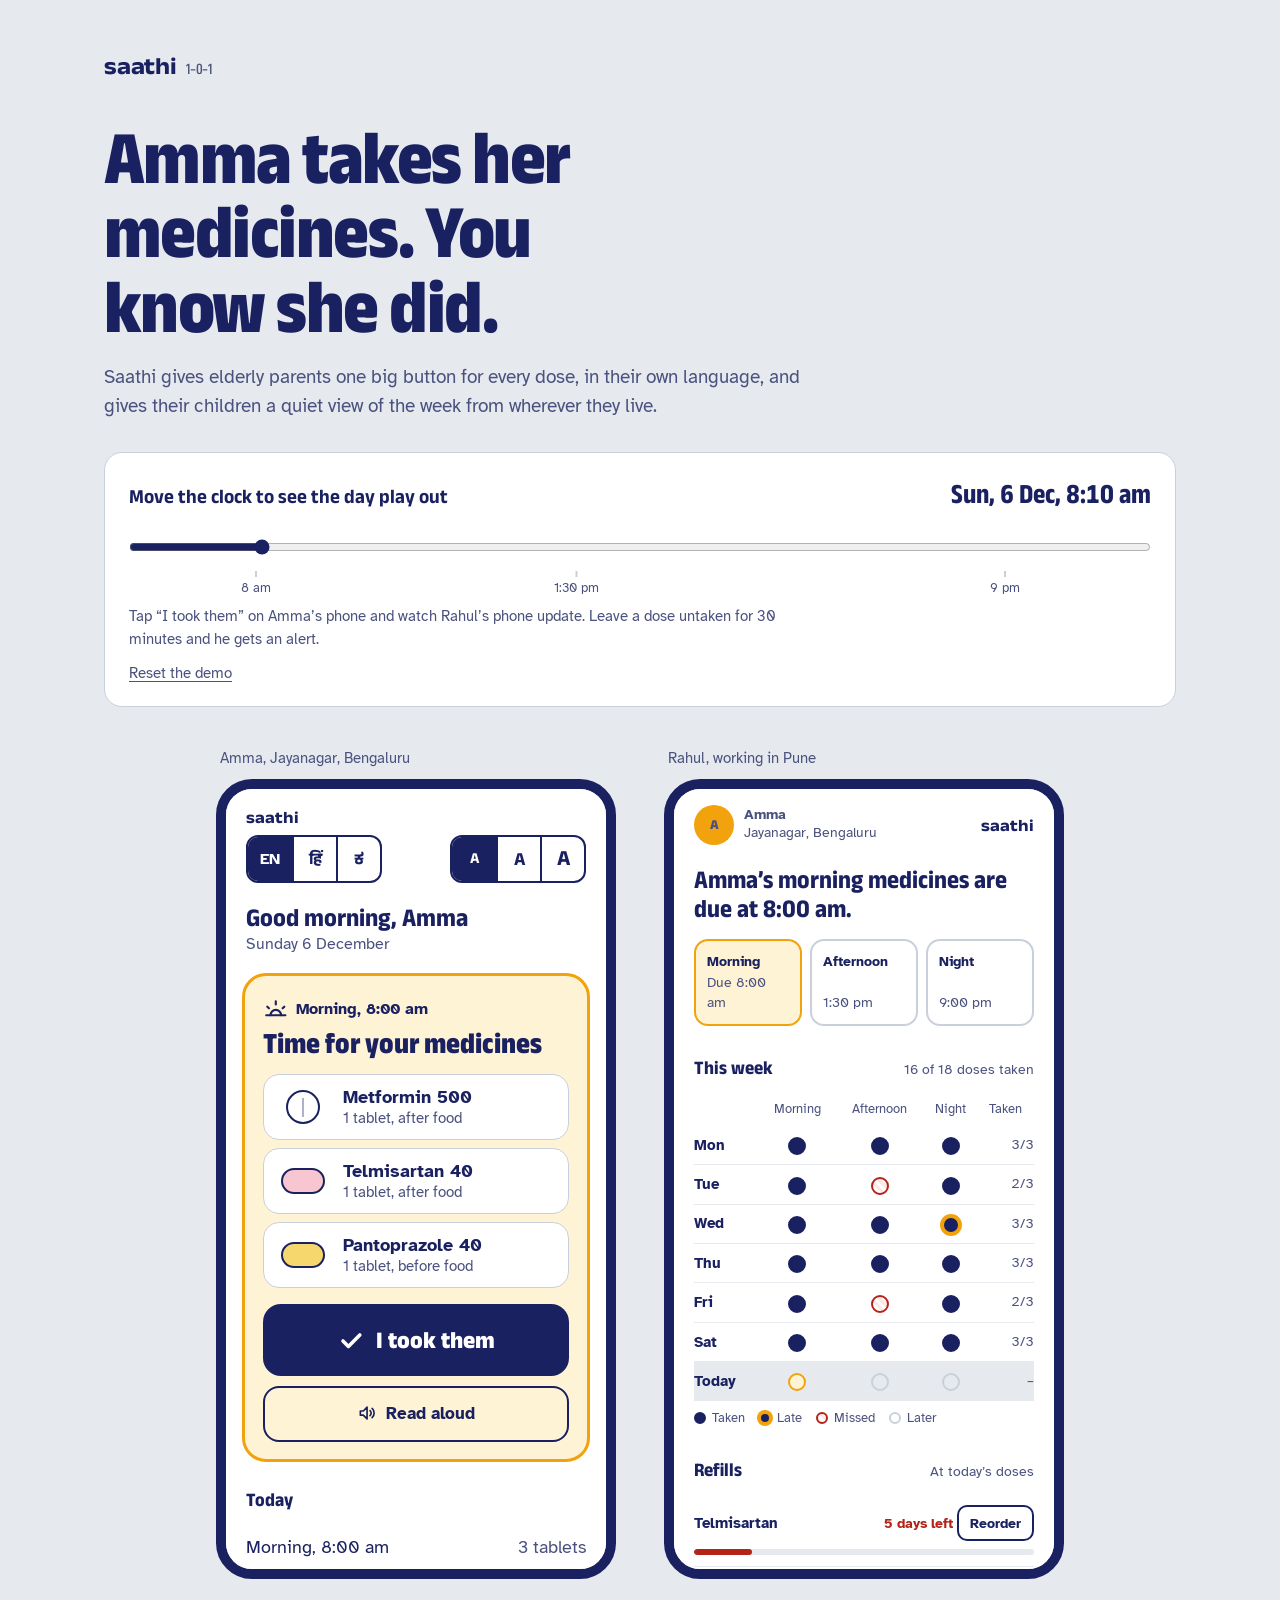
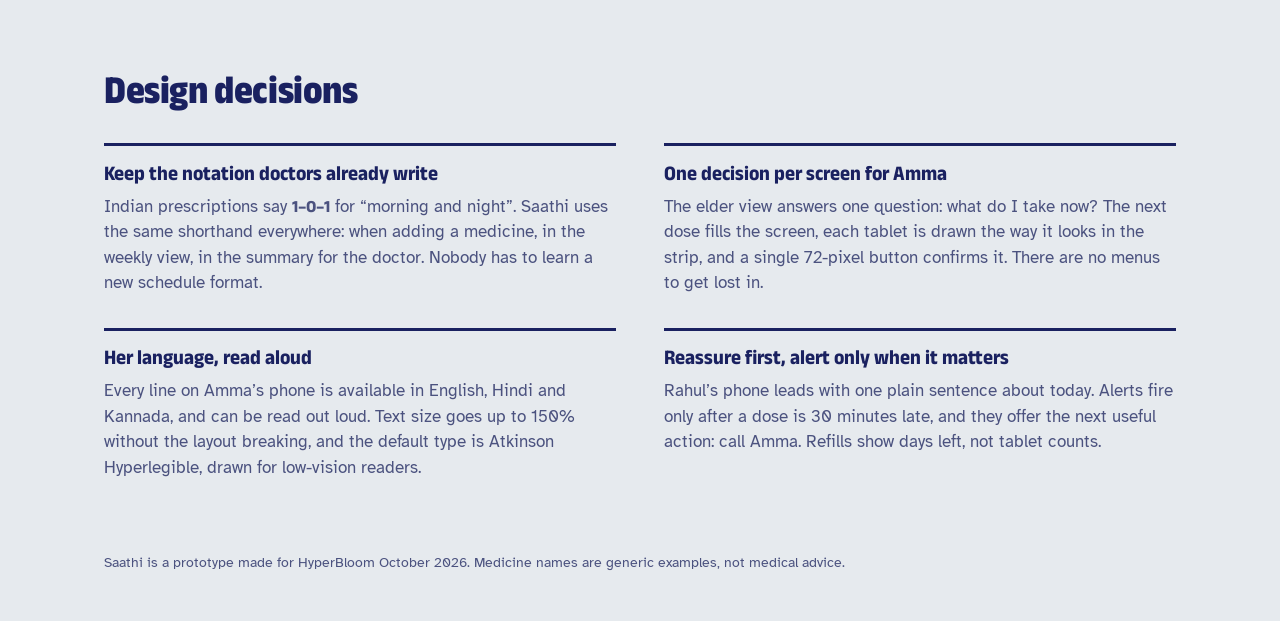
==== index.html @ e852e731 "Saathi: accessible medicine companion for Indian families" ====
<!doctype html>
<html lang="en-IN">
<head>
  <meta charset="utf-8">
  <meta name="viewport" content="width=device-width, initial-scale=1">
  <title>Saathi: medicines, shared</title>
  <meta name="description" content="Saathi helps elderly parents take their medicines on time, and lets their children see that they did.">
  <link rel="icon" href="data:image/svg+xml,%3Csvg xmlns=%22http://www.w3.org/2000/svg%22 viewBox=%220 0 32 32%22%3E%3Crect width=%2232%22 height=%2232%22 rx=%228%22 fill=%22%231A2160%22/%3E%3Crect x=%226%22 y=%2211%22 width=%2220%22 height=%2210%22 rx=%225%22 fill=%22%23F2A20C%22/%3E%3C/svg%3E">
  <link rel="preconnect" href="https://fonts.googleapis.com">
  <link rel="preconnect" href="https://fonts.gstatic.com" crossorigin>
  <link href="https://fonts.googleapis.com/css2?family=Anek+Latin:wdth,wght@75..125,400..800&family=Anek+Devanagari:wdth,wght@75..125,400..800&family=Anek+Kannada:wdth,wght@75..125,400..800&family=Atkinson+Hyperlegible:ital,wght@0,400;0,700;1,400&display=swap" rel="stylesheet">
  <link rel="stylesheet" href="styles.css">
</head>
<body>
  <a class="skip" href="#demo">Skip to the demo</a>

  <header class="masthead">
    <p class="wordmark" aria-label="Saathi">saathi<span aria-hidden="true" class="wordmark-dose">1–0–1</span></p>
    <h1>Amma takes her medicines. You know she did.</h1>
    <p class="lede">Saathi gives elderly parents one big button for every dose, in their own language, and gives their children a quiet view of the week from wherever they live.</p>
  </header>

  <main id="demo">
    <section class="clock" aria-labelledby="clock-label">
      <div class="clock-head">
        <h2 id="clock-label" class="clock-title">Move the clock to see the day play out</h2>
        <output id="clock-readout" class="clock-readout" for="clock-range"></output>
      </div>
      <input id="clock-range" class="clock-range" type="range" min="360" max="1410" step="5" aria-describedby="clock-hint">
      <div class="clock-marks" aria-hidden="true">
        <span style="--at:0.1238">8 am</span>
        <span style="--at:0.4381">1:30 pm</span>
        <span style="--at:0.8571">9 pm</span>
      </div>
      <p id="clock-hint" class="clock-hint">Tap “I took them” on Amma’s phone and watch Rahul’s phone update. Leave a dose untaken for 30 minutes and he gets an alert.</p>
      <button type="button" class="link-button" id="reset-demo">Reset the demo</button>
    </section>

    <div class="switcher" role="tablist" aria-label="Choose a phone">
      <button type="button" role="tab" id="tab-elder" aria-controls="phone-elder" aria-selected="true">Amma’s phone</button>
      <button type="button" role="tab" id="tab-care" aria-controls="phone-care" aria-selected="false">Rahul’s phone</button>
    </div>

    <div class="phones">
      <section class="phone" id="phone-elder" role="tabpanel" aria-labelledby="tab-elder">
        <p class="phone-owner" aria-hidden="true">Amma, Jayanagar, Bengaluru</p>
        <div class="screen elder" id="elder" lang="en"></div>
      </section>
      <section class="phone" id="phone-care" role="tabpanel" aria-labelledby="tab-care">
        <p class="phone-owner" aria-hidden="true">Rahul, working in Pune</p>
        <div class="screen care" id="care"></div>
      </section>
    </div>
  </main>

  <section class="notes" aria-labelledby="notes-title">
    <h2 id="notes-title">Design decisions</h2>
    <div class="notes-grid">
      <article>
        <h3>Keep the notation doctors already write</h3>
        <p>Indian prescriptions say <span class="inline-dose">1–0–1</span> for “morning and night”. Saathi uses the same shorthand everywhere: when adding a medicine, in the weekly view, in the summary for the doctor. Nobody has to learn a new schedule format.</p>
      </article>
      <article>
        <h3>One decision per screen for Amma</h3>
        <p>The elder view answers one question: what do I take now? The next dose fills the screen, each tablet is drawn the way it looks in the strip, and a single 72-pixel button confirms it. There are no menus to get lost in.</p>
      </article>
      <article>
        <h3>Her language, read aloud</h3>
        <p>Every line on Amma’s phone is available in English, Hindi and Kannada, and can be read out loud. Text size goes up to 150% without the layout breaking, and the default type is Atkinson Hyperlegible, drawn for low-vision readers.</p>
      </article>
      <article>
        <h3>Reassure first, alert only when it matters</h3>
        <p>Rahul’s phone leads with one plain sentence about today. Alerts fire only after a dose is 30 minutes late, and they offer the next useful action: call Amma. Refills show days left, not tablet counts.</p>
      </article>
    </div>
  </section>

  <footer class="foot">
    <p>Saathi is a prototype made for HyperBloom October 2026. Medicine names are generic examples, not medical advice.</p>
  </footer>

  <div class="modal-layer" id="modal-layer" hidden></div>
  <script src="app.js"></script>
</body>
</html>
---- styles.css ----
:root {
  color-scheme: light;
  --foil: #E6EAEE;        /* page: the silver of a blister strip */
  --surface: #FFFFFF;
  --ink: #1A2160;         /* ballpoint prescription blue */
  --ink-soft: #4B527F;
  --rule: #C9CFDB;
  --marigold: #F2A20C;    /* due now, primary action */
  --marigold-wash: #FFF3D6;
  --taken: #1F7A4D;
  --taken-wash: #E3F2E9;
  --missed: #B42318;
  --missed-wash: #FDE8E6;

  --display: "Anek Latin", "Anek Devanagari", "Anek Kannada", system-ui, sans-serif;
  --body: "Atkinson Hyperlegible", "Anek Devanagari", "Anek Kannada", system-ui, sans-serif;

  --focus: 0 0 0 3px var(--surface), 0 0 0 6px var(--ink);
}

* { box-sizing: border-box; }
html { -webkit-text-size-adjust: 100%; }
body {
  margin: 0;
  background: var(--foil);
  color: var(--ink);
  font-family: var(--body);
  font-size: 1.0625rem;
  line-height: 1.5;
}
h1, h2, h3, p { margin: 0; }
button, input, select { font: inherit; color: inherit; }
button { cursor: pointer; }
:focus-visible { outline: none; box-shadow: var(--focus); border-radius: 6px; }

.skip {
  position: absolute; left: 1rem; top: -4rem;
  background: var(--ink); color: var(--surface); padding: .6rem 1rem; border-radius: 8px;
}
.skip:focus { top: 1rem; }

/* ---------- masthead ---------- */
.masthead {
  max-width: 1120px; margin: 0 auto; padding: 3rem 1.5rem 2rem;
}
.wordmark {
  font-family: var(--display); font-weight: 700; font-size: 1.5rem;
  font-variation-settings: "wdth" 110; letter-spacing: -.01em;
  display: flex; align-items: baseline; gap: .6rem;
}
.wordmark-dose {
  font-weight: 500; font-size: 1rem; color: var(--ink-soft);
  font-variation-settings: "wdth" 80;
}
.masthead h1 {
  margin-top: 2.25rem; max-width: 14ch;
  font-family: var(--display); font-weight: 800;
  font-size: clamp(2.5rem, 6.2vw, 4.75rem); line-height: .98; letter-spacing: -.02em;
  font-variation-settings: "wdth" 88;
}
.lede { margin-top: 1.25rem; max-width: 58ch; font-size: 1.1875rem; color: var(--ink-soft); }

/* ---------- demo clock ---------- */
main { max-width: 1120px; margin: 0 auto; padding: 0 1.5rem; }
.clock {
  background: var(--surface); border-radius: 18px; padding: 1.25rem 1.5rem 1.1rem;
  border: 1px solid var(--rule);
}
.clock-head { display: flex; justify-content: space-between; align-items: baseline; gap: 1rem; flex-wrap: wrap; }
.clock-title { font-family: var(--display); font-size: 1.25rem; font-weight: 650; font-variation-settings: "wdth" 95; }
.clock-readout {
  font-family: var(--display); font-weight: 700; font-size: 1.75rem; font-variant-numeric: tabular-nums;
  font-variation-settings: "wdth" 85;
}
.clock-range { width: 100%; margin: 1rem 0 0; accent-color: var(--ink); height: 2rem; }
.clock-marks { position: relative; height: 1.4rem; font-size: .8125rem; color: var(--ink-soft); }
.clock-marks span { position: absolute; left: calc(var(--at) * 100%); transform: translateX(-50%); white-space: nowrap; }
.clock-marks span::before {
  content: ""; display: block; width: 2px; height: 6px; background: var(--rule); margin: 0 auto 2px;
}
.clock-hint { margin-top: .75rem; color: var(--ink-soft); max-width: 70ch; font-size: .9375rem; }
.link-button {
  margin-top: .5rem; background: none; border: 0; padding: .25rem 0;
  text-decoration: underline; text-underline-offset: 3px; color: var(--ink-soft); font-size: .9375rem;
}

/* ---------- phones ---------- */
.switcher { display: none; }
.phones {
  display: grid; grid-template-columns: repeat(2, minmax(0, 400px)); justify-content: center;
  gap: 3rem; margin: 2.5rem 0 4rem;
}
.phone-owner { font-size: .9375rem; color: var(--ink-soft); margin: 0 0 .6rem .25rem; }
.screen {
  position: relative; height: 800px; overflow-y: auto; overscroll-behavior: contain;
  background: var(--surface); border-radius: 36px;
  border: 10px solid var(--ink);
  scrollbar-width: thin;
}

@media (max-width: 880px) {
  .masthead { padding: 2rem 1rem 1.5rem; }
  main { padding: 0 1rem; }
  .clock { padding: 1rem; }
  .switcher {
    display: grid; grid-template-columns: 1fr 1fr; gap: .25rem; margin-top: 1.5rem;
    background: var(--surface); border-radius: 14px; padding: .25rem; border: 1px solid var(--rule);
  }
  .switcher button {
    border: 0; background: none; border-radius: 10px; padding: .7rem .5rem; font-weight: 700; min-height: 48px;
  }
  .switcher button[aria-selected="true"] { background: var(--ink); color: var(--surface); }
  .phones { grid-template-columns: minmax(0, 420px); gap: 0; margin-top: 1rem; }
  .phone[data-hidden="true"] { display: none; }
  .screen { height: auto; min-height: 640px; border-width: 6px; border-radius: 28px; }
}

/* ---------- shared bits inside screens ---------- */
.scr-pad { padding: 1.25rem 1.25rem 1.5rem; }
.scr-top {
  display: flex; align-items: center; justify-content: space-between; gap: .5rem;
  padding: 1rem 1.25rem .5rem;
}
.scr-brand { font-family: var(--display); font-weight: 700; font-size: 1.05rem; font-variation-settings: "wdth" 110; }

.toast-region { position: sticky; bottom: 0; padding: 0 1rem 1rem; pointer-events: none; }
.toast {
  font-size: 1rem; line-height: 1.35;
  pointer-events: auto; display: flex; align-items: center; justify-content: space-between; gap: 1rem;
  background: var(--ink); color: var(--surface); border-radius: 14px; padding: .8rem 1rem;
  animation: toast-in .2s ease-out;
}
.toast button {
  background: none; border: 2px solid var(--surface); color: var(--surface); border-radius: 10px;
  padding: .35rem .8rem; font-weight: 700; min-height: 44px;
}
@keyframes toast-in { from { transform: translateY(8px); opacity: 0; } }

/* pills: drawn the way they look in the strip */
.pill {
  flex: none; display: inline-block; width: 34px; height: 34px; border-radius: 50%;
  background: var(--pill, #fff); border: 2px solid var(--ink);
  position: relative;
}
.pill[data-shape="oval"] { width: 44px; height: 26px; border-radius: 13px / 13px; }
.pill[data-shape="capsule"] {
  width: 48px; height: 22px; border-radius: 11px;
  background: linear-gradient(90deg, var(--pill) 0 50%, var(--pill2, #fff) 50% 100%);
}
.pill[data-shape="round"]::after {
  content: ""; position: absolute; left: 50%; top: 18%; bottom: 18%; width: 2px; margin-left: -1px;
  background: rgba(26, 33, 96, .35);
}
.pill[data-shape="small"] { width: 24px; height: 24px; }

/* the dose notation: 1–0–1 */
.dose {
  display: inline-flex; align-items: center; gap: .3em;
  font-family: var(--display); font-weight: 700; font-variant-numeric: tabular-nums;
  font-variation-settings: "wdth" 85;
}
.dose b { font-weight: 700; min-width: .6em; text-align: center; }
.dose b[data-zero] { color: var(--rule); }
.dose i { font-style: normal; color: var(--rule); font-weight: 500; }
.inline-dose { font-family: var(--display); font-weight: 700; white-space: nowrap; }

/* ---------- elder view ---------- */
.elder { --scale: 1; font-size: calc(1.125rem * var(--scale)); }
.elder .scr-top { padding-bottom: .25rem; }
.seg { display: inline-flex; border: 2px solid var(--ink); border-radius: 12px; overflow: hidden; }
.seg button {
  border: 0; background: none; min-width: 44px; min-height: 44px; padding: 0 .55rem;
  font-weight: 700; font-size: 1rem;
}
.seg button + button { border-left: 2px solid var(--ink); }
.seg button[aria-pressed="true"] { background: var(--ink); color: var(--surface); }
.elder-tools { display: flex; justify-content: space-between; gap: .5rem; padding: 0 1.25rem; flex-wrap: wrap; }
.size-seg button { font-family: var(--display); }
.size-seg button:nth-child(1) { font-size: .95rem; }
.size-seg button:nth-child(2) { font-size: 1.15rem; }
.size-seg button:nth-child(3) { font-size: 1.35rem; }

.greet {
  padding: 1.25rem 1.25rem .5rem; font-family: var(--display); font-weight: 700;
  font-size: calc(1.6rem * var(--scale)); line-height: 1.1; font-variation-settings: "wdth" 92;
}
.greet small { display: block; font-family: var(--body); font-weight: 400; font-size: calc(1rem * var(--scale)); color: var(--ink-soft); margin-top: .3rem; }

.now-card {
  margin: .75rem 1rem 0; border-radius: 24px; padding: 1.25rem 1.1rem 1.1rem;
  background: var(--marigold-wash); border: 3px solid var(--marigold);
}
.now-card[data-state="upcoming"] { background: var(--surface); border-color: var(--rule); }
.now-card[data-state="missed"] { background: var(--missed-wash); border-color: var(--missed); }
.now-card[data-state="done"] { background: var(--taken-wash); border-color: var(--taken); }
.now-when {
  display: flex; align-items: center; gap: .5rem; font-weight: 700; font-size: calc(1rem * var(--scale));
}
.now-when svg { width: 1.6em; height: 1.6em; flex: none; }
.now-title {
  margin-top: .35rem; font-family: var(--display); font-weight: 800;
  font-size: calc(1.85rem * var(--scale)); line-height: 1.05; font-variation-settings: "wdth" 88;
}
.now-card[data-state="missed"] .now-title { color: var(--missed); }
.pill-list { list-style: none; margin: 1rem 0 0; padding: 0; display: grid; gap: .5rem; }
.pill-list li {
  display: flex; align-items: center; gap: .85rem; background: var(--surface);
  border-radius: 16px; padding: .75rem .85rem; border: 1px solid var(--rule);
}
.pill-list .pill-slot { width: 52px; display: flex; justify-content: center; }
.pill-name { font-weight: 700; line-height: 1.2; }
.pill-how { display: block; font-weight: 400; color: var(--ink-soft); font-size: calc(.95rem * var(--scale)); }
.pill-list li[data-taken] .pill-name::after { content: " ✓"; color: var(--taken); }

.big-btn {
  margin-top: 1rem; width: 100%; min-height: 72px; border-radius: 18px; border: 0;
  background: var(--ink); color: var(--surface);
  font-family: var(--display); font-weight: 800; font-size: calc(1.5rem * var(--scale));
  font-variation-settings: "wdth" 95;
  display: flex; align-items: center; justify-content: center; gap: .6rem;
}
.big-btn svg { width: 1.2em; height: 1.2em; }
.big-btn:active { transform: translateY(1px); }
.big-btn[disabled] { background: var(--rule); color: var(--ink-soft); cursor: not-allowed; }
.taken-line {
  margin-top: 1rem; display: flex; align-items: center; gap: .6rem;
  font-family: var(--display); font-weight: 700; font-size: calc(1.35rem * var(--scale)); color: var(--taken);
}
.taken-line svg { width: 1.4em; height: 1.4em; }

.quiet-btn {
  width: 100%; min-height: 56px; margin-top: .6rem; border-radius: 16px;
  background: transparent; border: 2px solid var(--ink); font-weight: 700; font-size: calc(1.05rem * var(--scale));
  display: flex; align-items: center; justify-content: center; gap: .5rem;
}
.quiet-btn svg { width: 1.2em; height: 1.2em; }

.later { margin: 1.5rem 1.25rem 0; }
.later h3 { font-family: var(--display); font-weight: 700; font-size: calc(1.2rem * var(--scale)); font-variation-settings: "wdth" 92; }
.later ul { list-style: none; padding: 0; margin: .5rem 0 0; }
.later li {
  display: flex; justify-content: space-between; align-items: center; gap: 1rem;
  padding: .7rem 0; border-bottom: 1px solid var(--rule);
}
.later li:last-child { border-bottom: 0; }
.later .later-count { color: var(--ink-soft); }
.later li[data-state="taken"] .later-count { color: var(--taken); font-weight: 700; }
.later li[data-state="missed"] .later-count { color: var(--missed); font-weight: 700; }
.call { margin: 1.25rem 1rem 0; }

/* ---------- caregiver view ---------- */
.care { font-size: 1rem; }
.care-who { display: flex; align-items: center; gap: .65rem; }
.avatar {
  width: 40px; height: 40px; border-radius: 50%; background: var(--marigold);
  display: grid; place-items: center; font-family: var(--display); font-weight: 800;
}
.care-who b { display: block; line-height: 1.1; }
.care-who span { font-size: .85rem; color: var(--ink-soft); }

.status {
  margin: .75rem 1.25rem 0; font-family: var(--display); font-weight: 700;
  font-size: 1.6rem; line-height: 1.12; font-variation-settings: "wdth" 90;
}
.status[data-tone="alert"] { color: var(--missed); }
.alert-box {
  margin: .85rem 1.25rem 0; padding: .9rem 1rem; border-radius: 16px;
  background: var(--missed-wash); border-left: 6px solid var(--missed);
}
.alert-box p { font-size: .95rem; }
.alert-actions { display: flex; gap: .5rem; margin-top: .7rem; flex-wrap: wrap; }
.btn {
  min-height: 44px; border-radius: 12px; padding: .5rem 1rem; font-weight: 700;
  border: 2px solid var(--ink); background: var(--surface);
}
.btn-solid { background: var(--ink); color: var(--surface); }
.btn-small { min-height: 36px; padding: .25rem .7rem; font-size: .875rem; border-radius: 10px; }

.today-row { display: grid; grid-template-columns: repeat(3, 1fr); gap: .5rem; margin: 1rem 1.25rem 0; }
.slot {
  border-radius: 14px; padding: .65rem .7rem; border: 2px solid var(--rule); min-height: 84px;
  display: flex; flex-direction: column; justify-content: space-between;
}
.slot b { font-size: .9rem; }
.slot span { font-size: .85rem; color: var(--ink-soft); }
.slot[data-state="taken"] { border-color: var(--taken); background: var(--taken-wash); }
.slot[data-state="taken"] span { color: var(--taken); font-weight: 700; }
.slot[data-state="due"] { border-color: var(--marigold); background: var(--marigold-wash); }
.slot[data-state="missed"] { border-color: var(--missed); background: var(--missed-wash); }
.slot[data-state="missed"] span { color: var(--missed); font-weight: 700; }
.slot[data-state="none"] { border-style: dashed; }

.care-section { margin: 1.75rem 1.25rem 0; }
.care-section-head { display: flex; justify-content: space-between; align-items: baseline; gap: .5rem; }
.care-section h3 { font-family: var(--display); font-weight: 700; font-size: 1.2rem; font-variation-settings: "wdth" 92; }
.care-section-head p { font-size: .875rem; color: var(--ink-soft); }

/* the week, written as a prescription */
.week { width: 100%; border-collapse: collapse; margin-top: .6rem; }
.week th, .week td { padding: .45rem .2rem; text-align: center; }
.week thead th { font-size: .8rem; font-weight: 400; color: var(--ink-soft); }
.week tbody th { text-align: left; font-weight: 700; font-size: .95rem; padding-left: 0; }
.week tbody tr + tr { border-top: 1px solid var(--foil); }
.week tbody tr[data-today] th { color: var(--ink); }
.week tbody tr[data-today] { background: var(--foil); }
.week td.pct { text-align: right; font-size: .85rem; color: var(--ink-soft); font-variant-numeric: tabular-nums; padding-right: 0; }
.mark {
  display: inline-block; width: 18px; height: 18px; border-radius: 50%; vertical-align: middle;
  border: 2px solid var(--rule);
}
.mark[data-s="taken"] { background: var(--ink); border-color: var(--ink); }
.mark[data-s="late"] { background: var(--ink); border-color: var(--marigold); box-shadow: 0 0 0 2px var(--marigold); }
.mark[data-s="missed"] { border-color: var(--missed); background: repeating-linear-gradient(45deg, var(--missed-wash) 0 3px, var(--surface) 3px 6px); }
.mark[data-s="due"] { border-color: var(--marigold); background: var(--marigold-wash); }
.mark[data-s="none"] { border: 0; width: 10px; height: 2px; border-radius: 0; background: var(--rule); }
.legend { display: flex; gap: .9rem; flex-wrap: wrap; margin-top: .5rem; font-size: .8rem; color: var(--ink-soft); }
.legend span { display: inline-flex; align-items: center; gap: .35rem; }
.legend .mark { width: 12px; height: 12px; }

.refills, .med-list { list-style: none; padding: 0; margin: .6rem 0 0; }
.refills li { padding: .7rem 0; border-bottom: 1px solid var(--foil); }
.refill-top { display: flex; justify-content: space-between; align-items: center; gap: .5rem; }
.refill-top b { font-size: .95rem; }
.refill-top em { font-style: normal; font-size: .85rem; color: var(--ink-soft); }
.bar { height: 6px; border-radius: 3px; background: var(--foil); margin-top: .45rem; overflow: hidden; }
.bar i { display: block; height: 100%; background: var(--ink); border-radius: 3px; }
.refills li[data-low] .bar i { background: var(--missed); }
.refills li[data-low] .refill-top em { color: var(--missed); font-weight: 700; }
.reordered { font-size: .85rem; color: var(--taken); font-weight: 700; }

.med-list li {
  display: grid; grid-template-columns: 52px 1fr auto; align-items: center; gap: .6rem;
  padding: .65rem 0; border-bottom: 1px solid var(--foil);
}
.med-list .pill-slot { display: flex; justify-content: center; }
.med-list b { display: block; font-size: .95rem; line-height: 1.2; }
.med-list span { font-size: .8rem; color: var(--ink-soft); }
.med-list .dose { font-size: 1.15rem; }
.care-actions { display: grid; gap: .5rem; margin: 1rem 1.25rem 1.5rem; }
.care-actions .btn { min-height: 52px; }

/* ---------- modal ---------- */
.modal-layer {
  position: fixed; inset: 0; background: rgba(26, 33, 96, .45);
  display: grid; place-items: center; padding: 1rem; z-index: 10;
}
.modal-layer[hidden] { display: none; }
.modal {
  width: min(480px, 100%); max-height: calc(100vh - 2rem); overflow-y: auto;
  background: var(--surface); border-radius: 22px; padding: 1.5rem;
  animation: modal-in .18s ease-out;
}
@keyframes modal-in { from { transform: translateY(12px); opacity: 0; } }
.modal h2 { font-family: var(--display); font-weight: 800; font-size: 1.6rem; font-variation-settings: "wdth" 90; }
.modal .sub { color: var(--ink-soft); margin-top: .25rem; }
.field { margin-top: 1.1rem; }
.field > label, .field > legend { display: block; font-weight: 700; margin-bottom: .35rem; padding: 0; }
fieldset.field { border: 0; padding: 0; margin-inline: 0; }
.field input[type="text"], .field input[type="number"] {
  width: 100%; min-height: 48px; border: 2px solid var(--rule); border-radius: 12px; padding: .5rem .75rem;
}
.field input:focus-visible { border-color: var(--ink); }
.field .hint { font-size: .85rem; color: var(--ink-soft); margin-top: .3rem; }
.field .error { font-size: .875rem; color: var(--missed); font-weight: 700; margin-top: .3rem; }
.field input[aria-invalid="true"] { border-color: var(--missed); }
.row2 { display: grid; grid-template-columns: 1fr 1fr; gap: .75rem; }

.dose-picker { display: grid; grid-template-columns: repeat(3, 1fr); gap: .5rem; }
.dose-picker button {
  border: 2px solid var(--rule); background: var(--surface); border-radius: 14px; padding: .55rem .25rem .5rem;
  display: flex; flex-direction: column; align-items: center; gap: .1rem; min-height: 88px;
}
.dose-picker button b {
  font-family: var(--display); font-size: 2rem; line-height: 1; font-weight: 800; font-variation-settings: "wdth" 85;
}
.dose-picker button span { font-size: .8rem; color: var(--ink-soft); }
.dose-picker button[data-q="0"] b { color: var(--rule); }
.dose-picker button:not([data-q="0"]) { border-color: var(--ink); background: var(--marigold-wash); }
.dose-readout { margin-top: .5rem; font-size: .9rem; color: var(--ink-soft); }
.dose-readout .dose { color: var(--ink); font-size: 1.1rem; }

.chips { display: flex; flex-wrap: wrap; gap: .4rem; }
.chips button {
  border: 2px solid var(--rule); background: var(--surface); border-radius: 999px; padding: .35rem .85rem; min-height: 44px;
  font-weight: 700; font-size: .9rem; display: inline-flex; align-items: center; gap: .45rem;
}
.chips button[aria-pressed="true"] { border-color: var(--ink); background: var(--ink); color: var(--surface); }
.chips .swatch { width: 16px; height: 16px; border-radius: 50%; border: 2px solid currentColor; background: var(--sw); }

.modal-actions { display: flex; justify-content: flex-end; gap: .5rem; margin-top: 1.5rem; flex-wrap: wrap; }
.summary {
  margin-top: 1rem; background: var(--foil); border-radius: 14px; padding: 1rem; font-size: .95rem;
  white-space: pre-wrap;
}

/* ---------- notes ---------- */
.notes { max-width: 1120px; margin: 0 auto; padding: 1rem 1.5rem 3rem; }
.notes h2 {
  font-family: var(--display); font-weight: 800; font-size: clamp(1.8rem, 3.5vw, 2.5rem);
  font-variation-settings: "wdth" 88; letter-spacing: -.01em;
}
.notes-grid { display: grid; grid-template-columns: repeat(2, minmax(0, 1fr)); gap: 2rem 3rem; margin-top: 1.5rem; }
.notes article { border-top: 3px solid var(--ink); padding-top: .9rem; }
.notes h3 { font-family: var(--display); font-weight: 700; font-size: 1.3rem; line-height: 1.2; font-variation-settings: "wdth" 92; }
.notes p { margin-top: .5rem; color: var(--ink-soft); max-width: 60ch; }
@media (max-width: 720px) {
  .notes { padding: 1rem 1rem 2.5rem; }
  .notes-grid { grid-template-columns: 1fr; }
}
.foot { max-width: 1120px; margin: 0 auto; padding: 1.5rem 1.5rem 3rem; font-size: .875rem; color: var(--ink-soft); }
@media (max-width: 720px) { .foot { padding: 1rem 1rem 2rem; } }

.sr-only {
  position: absolute; width: 1px; height: 1px; overflow: hidden; clip: rect(0 0 0 0); white-space: nowrap;
}

@media (prefers-reduced-motion: reduce) {
  *, *::before, *::after { animation: none !important; transition: none !important; }
}
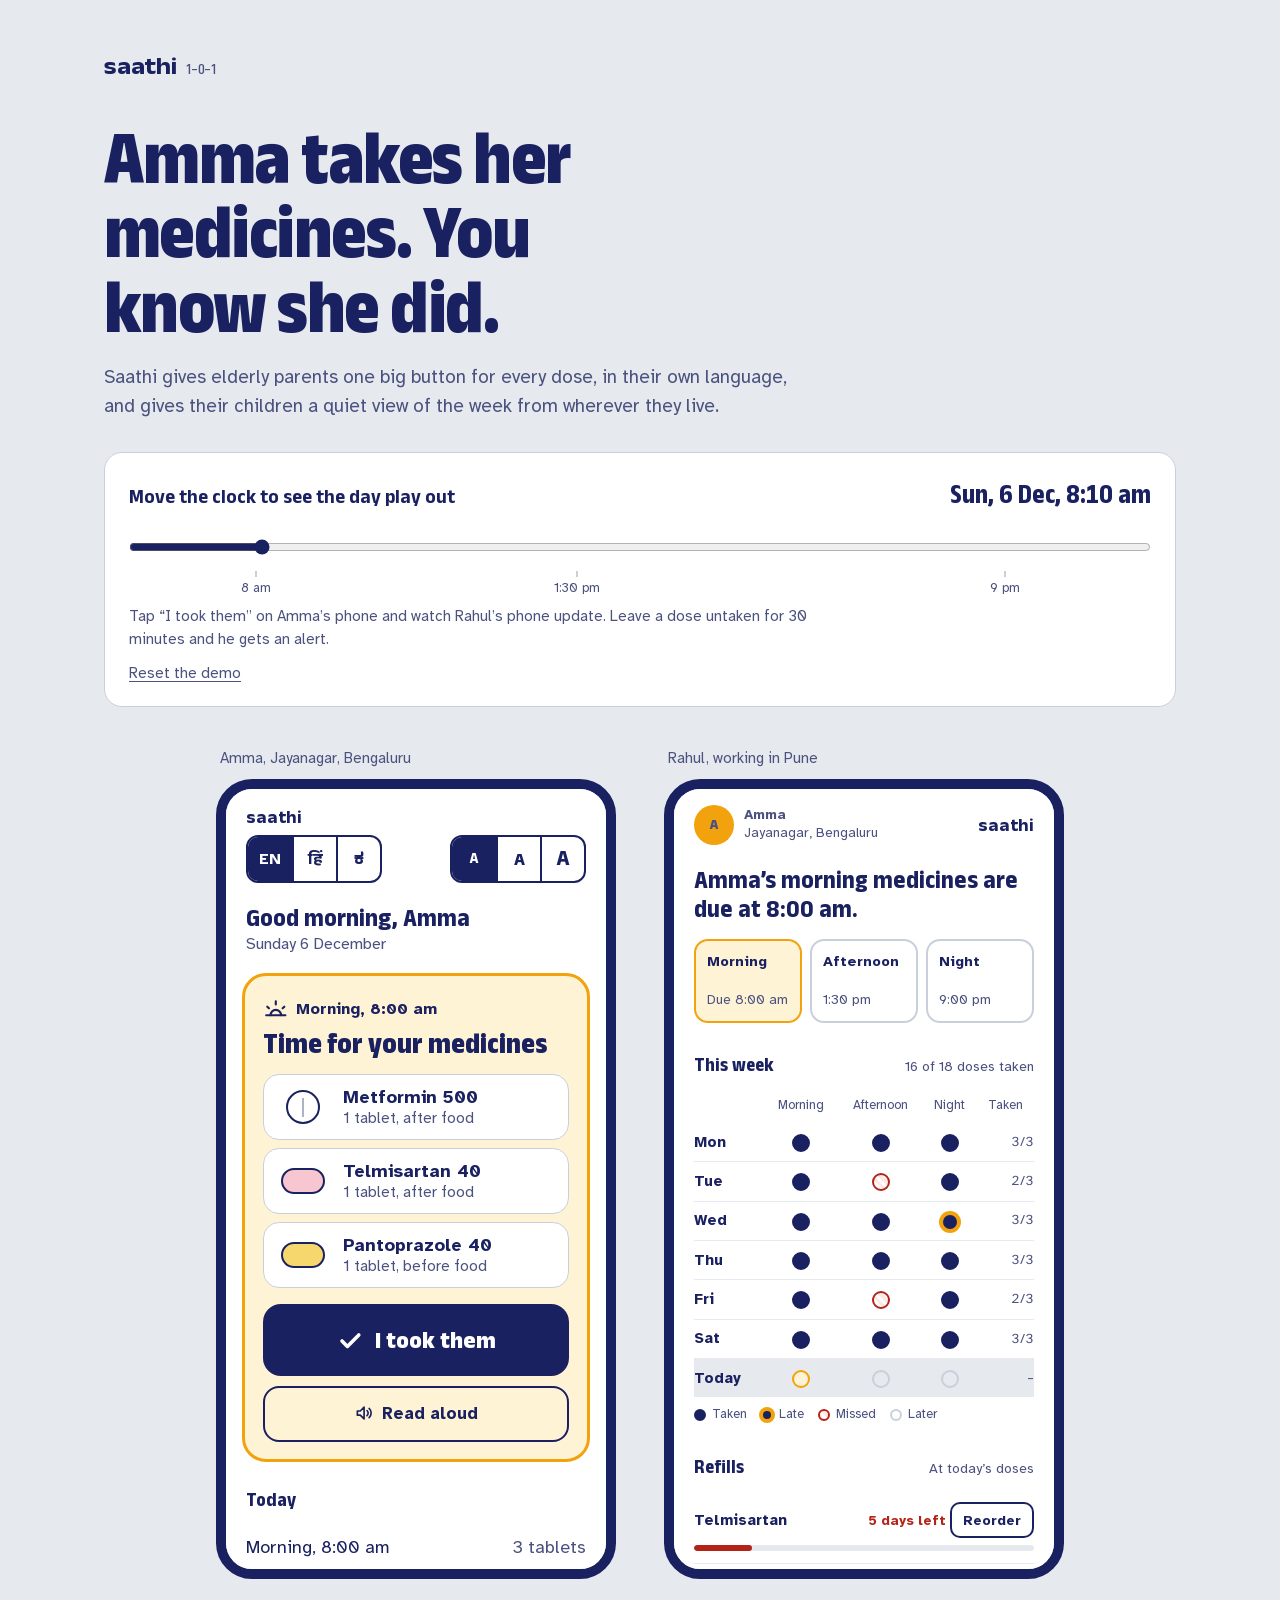
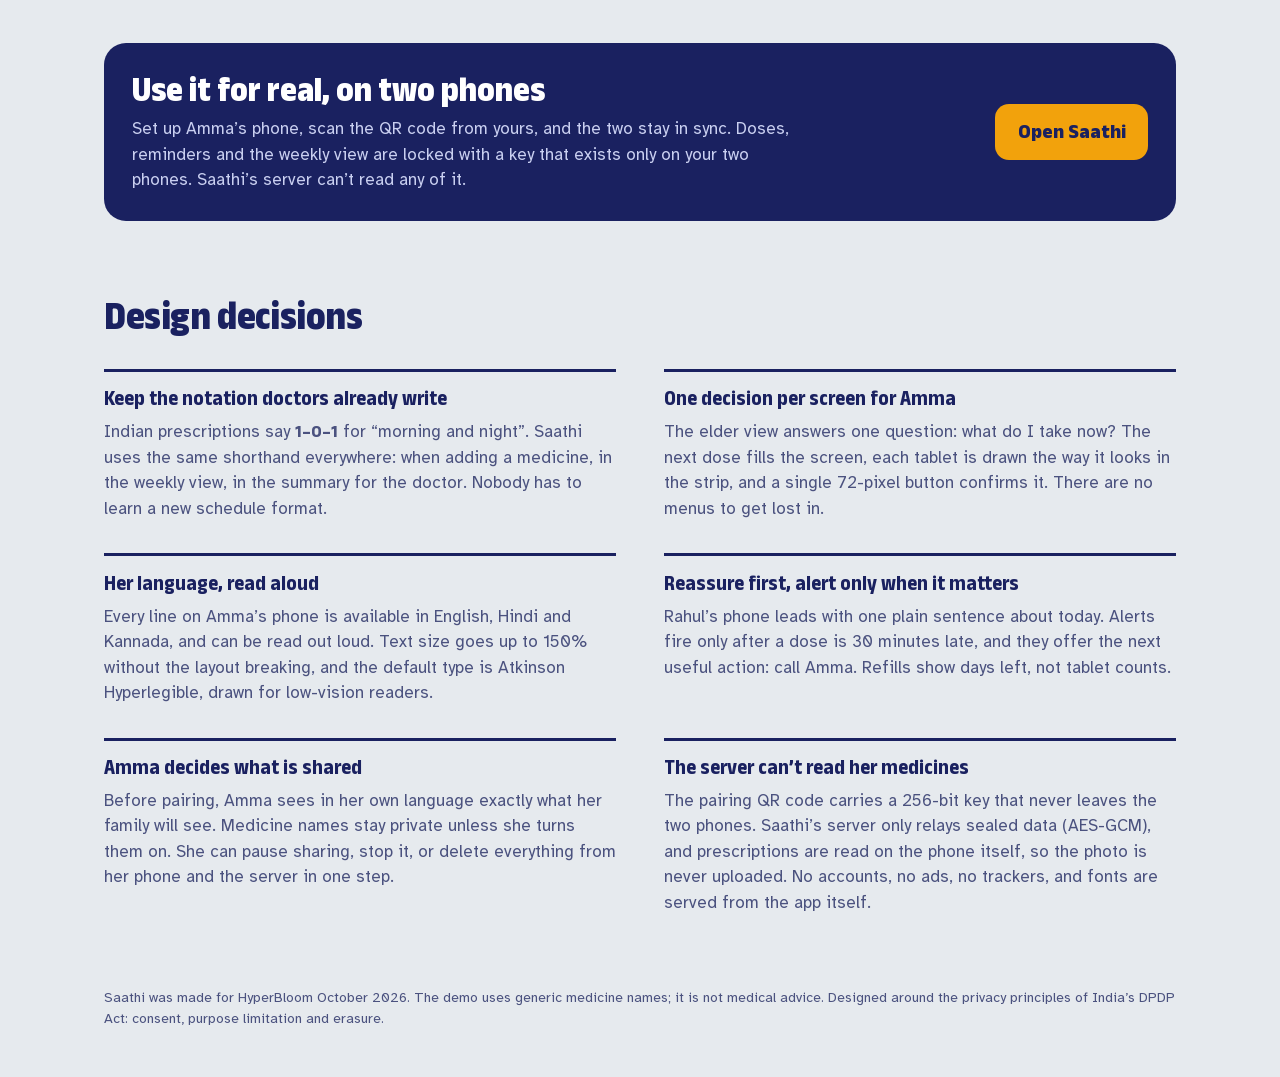
==== commit ead8e940: "Real two-phone mode: QR pairing with end-to-end encryption, consent controls, on-device prescription" ====
--- a/index.html
+++ b/index.html
@@ -6,9 +6,9 @@
   <title>Saathi: medicines, shared</title>
   <meta name="description" content="Saathi helps elderly parents take their medicines on time, and lets their children see that they did.">
   <link rel="icon" href="data:image/svg+xml,%3Csvg xmlns=%22http://www.w3.org/2000/svg%22 viewBox=%220 0 32 32%22%3E%3Crect width=%2232%22 height=%2232%22 rx=%228%22 fill=%22%231A2160%22/%3E%3Crect x=%226%22 y=%2211%22 width=%2220%22 height=%2210%22 rx=%225%22 fill=%22%23F2A20C%22/%3E%3C/svg%3E">
-  <link rel="preconnect" href="https://fonts.googleapis.com">
-  <link rel="preconnect" href="https://fonts.gstatic.com" crossorigin>
-  <link href="https://fonts.googleapis.com/css2?family=Anek+Latin:wdth,wght@75..125,400..800&family=Anek+Devanagari:wdth,wght@75..125,400..800&family=Anek+Kannada:wdth,wght@75..125,400..800&family=Atkinson+Hyperlegible:ital,wght@0,400;0,700;1,400&display=swap" rel="stylesheet">
+  <link rel="manifest" href="manifest.webmanifest">
+  <meta name="theme-color" content="#1A2160">
+  <link rel="stylesheet" href="fonts.css">
   <link rel="stylesheet" href="styles.css">
 </head>
 <body>
@@ -53,6 +53,16 @@
     </div>
   </main>
 
+  <section class="real-cta" aria-labelledby="real-title">
+    <div class="real-cta-inner">
+      <div>
+        <h2 id="real-title">Use it for real, on two phones</h2>
+        <p>Set up Amma’s phone, scan the QR code from yours, and the two stay in sync. Doses, reminders and the weekly view are locked with a key that exists only on your two phones. Saathi’s server can’t read any of it.</p>
+      </div>
+      <a href="app.html">Open Saathi</a>
+    </div>
+  </section>
+
   <section class="notes" aria-labelledby="notes-title">
     <h2 id="notes-title">Design decisions</h2>
     <div class="notes-grid">
@@ -72,14 +82,22 @@
         <h3>Reassure first, alert only when it matters</h3>
         <p>Rahul’s phone leads with one plain sentence about today. Alerts fire only after a dose is 30 minutes late, and they offer the next useful action: call Amma. Refills show days left, not tablet counts.</p>
       </article>
+      <article>
+        <h3>Amma decides what is shared</h3>
+        <p>Before pairing, Amma sees in her own language exactly what her family will see. Medicine names stay private unless she turns them on. She can pause sharing, stop it, or delete everything from her phone and the server in one step.</p>
+      </article>
+      <article>
+        <h3>The server can’t read her medicines</h3>
+        <p>The pairing QR code carries a 256-bit key that never leaves the two phones. Saathi’s server only relays sealed data (AES-GCM), and prescriptions are read on the phone itself, so the photo is never uploaded. No accounts, no ads, no trackers, and fonts are served from the app itself.</p>
+      </article>
     </div>
   </section>
 
   <footer class="foot">
-    <p>Saathi is a prototype made for HyperBloom October 2026. Medicine names are generic examples, not medical advice.</p>
+    <p>Saathi was made for HyperBloom October 2026. The demo uses generic medicine names; it is not medical advice. Designed around the privacy principles of India’s DPDP Act: consent, purpose limitation and erasure.</p>
   </footer>
 
   <div class="modal-layer" id="modal-layer" hidden></div>
-  <script src="app.js"></script>
+  <script type="module" src="demo.js"></script>
 </body>
 </html>
--- a/fonts.css
+++ b/fonts.css
@@ -0,0 +1,145 @@
+/* Self-hosted Google Fonts (SIL Open Font License): Anek by Ek Type, Atkinson Hyperlegible by Braille Institute */
+/* devanagari */
+@font-face {
+  font-family: 'Anek Devanagari';
+  font-style: normal;
+  font-weight: 400 800;
+  font-stretch: 75% 125%;
+  font-display: swap;
+  src: url(fonts/e5f795afd86b.woff2) format('woff2');
+  unicode-range: U+0900-097F, U+1CD0-1CF4, U+1CF7-1CF9, U+200C-200D, U+20A8, U+20B9, U+20F0, U+25CC, U+A830-A839, U+A8E0-A8FF, U+11B00-11B0A;
+}
+/* latin-ext */
+@font-face {
+  font-family: 'Anek Devanagari';
+  font-style: normal;
+  font-weight: 400 800;
+  font-stretch: 75% 125%;
+  font-display: swap;
+  src: url(fonts/5c3805fdca98.woff2) format('woff2');
+  unicode-range: U+0100-02BA, U+02BD-02C5, U+02C7-02CC, U+02CE-02D7, U+02DD-02FF, U+0304, U+0308, U+0329, U+1D00-1DBF, U+1E00-1E9F, U+1EF2-1EFF, U+2020, U+20A0-20AB, U+20AD-20C4, U+2113, U+2C60-2C7F, U+A720-A7FF;
+}
+/* latin */
+@font-face {
+  font-family: 'Anek Devanagari';
+  font-style: normal;
+  font-weight: 400 800;
+  font-stretch: 75% 125%;
+  font-display: swap;
+  src: url(fonts/05ac7e00f079.woff2) format('woff2');
+  unicode-range: U+0000-00FF, U+0131, U+0152-0153, U+02BB-02BC, U+02C6, U+02DA, U+02DC, U+0304, U+0308, U+0329, U+2000-206F, U+20AC, U+2122, U+2191, U+2193, U+2212, U+2215, U+FEFF, U+FFFD;
+}
+/* kannada */
+@font-face {
+  font-family: 'Anek Kannada';
+  font-style: normal;
+  font-weight: 400 800;
+  font-stretch: 75% 125%;
+  font-display: swap;
+  src: url(fonts/385345405c2b.woff2) format('woff2');
+  unicode-range: U+0951-0952, U+0964-0965, U+0B83, U+0C80-0CF3, U+1CD0, U+1CD2-1CD3, U+1CDA, U+1CF2, U+1CF4, U+200C-200D, U+20B9, U+25CC, U+A830-A835;
+}
+/* latin-ext */
+@font-face {
+  font-family: 'Anek Kannada';
+  font-style: normal;
+  font-weight: 400 800;
+  font-stretch: 75% 125%;
+  font-display: swap;
+  src: url(fonts/3b375a22d8ba.woff2) format('woff2');
+  unicode-range: U+0100-02BA, U+02BD-02C5, U+02C7-02CC, U+02CE-02D7, U+02DD-02FF, U+0304, U+0308, U+0329, U+1D00-1DBF, U+1E00-1E9F, U+1EF2-1EFF, U+2020, U+20A0-20AB, U+20AD-20C4, U+2113, U+2C60-2C7F, U+A720-A7FF;
+}
+/* latin */
+@font-face {
+  font-family: 'Anek Kannada';
+  font-style: normal;
+  font-weight: 400 800;
+  font-stretch: 75% 125%;
+  font-display: swap;
+  src: url(fonts/e695752d81b6.woff2) format('woff2');
+  unicode-range: U+0000-00FF, U+0131, U+0152-0153, U+02BB-02BC, U+02C6, U+02DA, U+02DC, U+0304, U+0308, U+0329, U+2000-206F, U+20AC, U+2122, U+2191, U+2193, U+2212, U+2215, U+FEFF, U+FFFD;
+}
+/* vietnamese */
+@font-face {
+  font-family: 'Anek Latin';
+  font-style: normal;
+  font-weight: 400 800;
+  font-stretch: 75% 125%;
+  font-display: swap;
+  src: url(fonts/e99649c9534f.woff2) format('woff2');
+  unicode-range: U+0102-0103, U+0110-0111, U+0128-0129, U+0168-0169, U+01A0-01A1, U+01AF-01B0, U+0300-0301, U+0303-0304, U+0308-0309, U+0323, U+0329, U+1EA0-1EF9, U+20AB;
+}
+/* latin-ext */
+@font-face {
+  font-family: 'Anek Latin';
+  font-style: normal;
+  font-weight: 400 800;
+  font-stretch: 75% 125%;
+  font-display: swap;
+  src: url(fonts/83f84087218a.woff2) format('woff2');
+  unicode-range: U+0100-02BA, U+02BD-02C5, U+02C7-02CC, U+02CE-02D7, U+02DD-02FF, U+0304, U+0308, U+0329, U+1D00-1DBF, U+1E00-1E9F, U+1EF2-1EFF, U+2020, U+20A0-20AB, U+20AD-20C4, U+2113, U+2C60-2C7F, U+A720-A7FF;
+}
+/* latin */
+@font-face {
+  font-family: 'Anek Latin';
+  font-style: normal;
+  font-weight: 400 800;
+  font-stretch: 75% 125%;
+  font-display: swap;
+  src: url(fonts/b740c4681906.woff2) format('woff2');
+  unicode-range: U+0000-00FF, U+0131, U+0152-0153, U+02BB-02BC, U+02C6, U+02DA, U+02DC, U+0304, U+0308, U+0329, U+2000-206F, U+20AC, U+2122, U+2191, U+2193, U+2212, U+2215, U+FEFF, U+FFFD;
+}
+/* latin-ext */
+@font-face {
+  font-family: 'Atkinson Hyperlegible';
+  font-style: italic;
+  font-weight: 400;
+  font-display: swap;
+  src: url(fonts/f1f5781bbe21.woff2) format('woff2');
+  unicode-range: U+0100-02BA, U+02BD-02C5, U+02C7-02CC, U+02CE-02D7, U+02DD-02FF, U+0304, U+0308, U+0329, U+1D00-1DBF, U+1E00-1E9F, U+1EF2-1EFF, U+2020, U+20A0-20AB, U+20AD-20C4, U+2113, U+2C60-2C7F, U+A720-A7FF;
+}
+/* latin */
+@font-face {
+  font-family: 'Atkinson Hyperlegible';
+  font-style: italic;
+  font-weight: 400;
+  font-display: swap;
+  src: url(fonts/2fca64cb8a0c.woff2) format('woff2');
+  unicode-range: U+0000-00FF, U+0131, U+0152-0153, U+02BB-02BC, U+02C6, U+02DA, U+02DC, U+0304, U+0308, U+0329, U+2000-206F, U+20AC, U+2122, U+2191, U+2193, U+2212, U+2215, U+FEFF, U+FFFD;
+}
+/* latin-ext */
+@font-face {
+  font-family: 'Atkinson Hyperlegible';
+  font-style: normal;
+  font-weight: 400;
+  font-display: swap;
+  src: url(fonts/98740c239b4f.woff2) format('woff2');
+  unicode-range: U+0100-02BA, U+02BD-02C5, U+02C7-02CC, U+02CE-02D7, U+02DD-02FF, U+0304, U+0308, U+0329, U+1D00-1DBF, U+1E00-1E9F, U+1EF2-1EFF, U+2020, U+20A0-20AB, U+20AD-20C4, U+2113, U+2C60-2C7F, U+A720-A7FF;
+}
+/* latin */
+@font-face {
+  font-family: 'Atkinson Hyperlegible';
+  font-style: normal;
+  font-weight: 400;
+  font-display: swap;
+  src: url(fonts/d4c6b24c0a17.woff2) format('woff2');
+  unicode-range: U+0000-00FF, U+0131, U+0152-0153, U+02BB-02BC, U+02C6, U+02DA, U+02DC, U+0304, U+0308, U+0329, U+2000-206F, U+20AC, U+2122, U+2191, U+2193, U+2212, U+2215, U+FEFF, U+FFFD;
+}
+/* latin-ext */
+@font-face {
+  font-family: 'Atkinson Hyperlegible';
+  font-style: normal;
+  font-weight: 700;
+  font-display: swap;
+  src: url(fonts/0fa996f63f6e.woff2) format('woff2');
+  unicode-range: U+0100-02BA, U+02BD-02C5, U+02C7-02CC, U+02CE-02D7, U+02DD-02FF, U+0304, U+0308, U+0329, U+1D00-1DBF, U+1E00-1E9F, U+1EF2-1EFF, U+2020, U+20A0-20AB, U+20AD-20C4, U+2113, U+2C60-2C7F, U+A720-A7FF;
+}
+/* latin */
+@font-face {
+  font-family: 'Atkinson Hyperlegible';
+  font-style: normal;
+  font-weight: 700;
+  font-display: swap;
+  src: url(fonts/16709f937534.woff2) format('woff2');
+  unicode-range: U+0000-00FF, U+0131, U+0152-0153, U+02BB-02BC, U+02C6, U+02DA, U+02DC, U+0304, U+0308, U+0329, U+2000-206F, U+20AC, U+2122, U+2191, U+2193, U+2212, U+2215, U+FEFF, U+FFFD;
+}
--- a/styles.css
+++ b/styles.css
@@ -417,3 +417,109 @@
 @media (prefers-reduced-motion: reduce) {
   *, *::before, *::after { animation: none !important; transition: none !important; }
 }
+
+/* ---------- real app ---------- */
+.app-body { min-height: 100vh; }
+.app { max-width: 480px; margin: 0 auto; padding: 0; }
+.app-screen { height: auto; min-height: 100vh; min-height: 100dvh; border: 0; border-radius: 0; overflow: visible; }
+.app-screen .toast-region { position: fixed; left: 0; right: 0; bottom: 0; max-width: 480px; margin: 0 auto; }
+@media (min-width: 560px) {
+  .app { padding: 2rem 0; }
+  .app-screen { min-height: 760px; border: 10px solid var(--ink); border-radius: 36px; }
+  .app-screen .toast-region { position: sticky; }
+}
+
+.privacy-chip {
+  margin: .75rem 1rem 0; display: flex; align-items: center; gap: .5rem; width: calc(100% - 2rem);
+  background: var(--foil); border: 0; border-radius: 12px; padding: .6rem .8rem; min-height: 48px; text-align: left;
+  font-size: calc(.95rem * var(--scale, 1)); font-weight: 700; color: var(--ink);
+}
+.privacy-chip svg { width: 1.3em; height: 1.3em; flex: none; }
+.elder-menu { display: grid; gap: .1rem; }
+.elder-menu .quiet-btn svg { width: 1.2em; height: 1.2em; }
+
+.sheet { padding: 1rem 1.25rem 2rem; display: grid; gap: .9rem; font-size: calc(1.05rem * var(--scale, 1)); }
+.sheet-title {
+  font-family: var(--display); font-weight: 800; font-size: calc(1.75rem * var(--scale, 1)); line-height: 1.1;
+  font-variation-settings: "wdth" 90; display: block;
+}
+.sheet-lead { display: flex; gap: .5rem; align-items: flex-start; font-weight: 700; }
+.sheet-lead svg, .sheet-note svg, .care-note svg, .hint svg { width: 1.2em; height: 1.2em; flex: none; vertical-align: -.2em; }
+.sheet-note { color: var(--ink-soft); font-size: calc(.95rem * var(--scale, 1)); }
+.sheet-note.small { font-size: .85rem; }
+.sheet-note a { color: var(--ink); }
+.role-list { display: grid; gap: .75rem; }
+.role-btn {
+  display: flex; align-items: center; gap: .8rem; text-align: left; min-height: 88px; padding: 1rem;
+  border-radius: 18px; border: 3px solid var(--ink); background: var(--surface);
+  font-family: var(--display); font-weight: 700; font-size: calc(1.3rem * var(--scale, 1)); line-height: 1.15;
+}
+.role-btn:first-child { background: var(--marigold-wash); border-color: var(--marigold); }
+.role-btn svg { width: 1.6em; height: 1.6em; flex: none; }
+.big-input {
+  width: 100%; min-height: 64px; border: 3px solid var(--ink); border-radius: 16px; padding: .5rem 1rem;
+  font-size: calc(1.5rem * var(--scale, 1)); font-family: var(--display); font-weight: 700;
+}
+.back { border: 0; background: none; font-weight: 700; min-height: 44px; padding: 0 .25rem; font-size: 1rem; }
+.toggles { display: grid; gap: .6rem; }
+.toggle {
+  display: grid; grid-template-columns: auto 1fr; align-items: center; gap: .8rem; cursor: pointer;
+  background: var(--foil); border-radius: 14px; padding: .8rem; font-weight: 700; line-height: 1.3;
+}
+.toggle input { position: absolute; opacity: 0; width: 1px; height: 1px; }
+.toggle-ui { width: 52px; height: 30px; border-radius: 15px; background: var(--rule); position: relative; transition: background .15s; }
+.toggle-ui::after {
+  content: ""; position: absolute; top: 3px; left: 3px; width: 24px; height: 24px; border-radius: 50%;
+  background: var(--surface); transition: transform .15s; box-shadow: 0 1px 2px rgba(26, 33, 96, .3);
+}
+.toggle input:checked + .toggle-ui { background: var(--taken); }
+.toggle input:checked + .toggle-ui::after { transform: translateX(22px); }
+.toggle input:focus-visible + .toggle-ui { box-shadow: var(--focus); }
+.toggle > span:last-child { grid-column: 2; }
+.qr { background: var(--surface); border: 3px solid var(--ink); border-radius: 18px; padding: .75rem; width: min(280px, 100%); justify-self: center; }
+.qr svg { display: block; width: 100%; height: auto; }
+.pair-state { display: flex; gap: .5rem; align-items: center; justify-content: center; font-weight: 700; color: var(--ink-soft); }
+.pair-state svg { width: 1.3em; height: 1.3em; color: var(--taken); }
+.quiet-btn.danger { border-color: var(--missed); color: var(--missed); }
+.btn-danger { background: var(--missed); border-color: var(--missed); color: var(--surface); }
+.med-list-elder li { grid-template-columns: 52px 1fr auto auto; }
+.care-note { margin-top: .5rem; font-size: .875rem; color: var(--ink-soft); display: flex; gap: .4rem; align-items: flex-start; }
+
+/* scanning */
+.scan-box { margin-top: 1rem; display: grid; gap: .5rem; background: var(--foil); border-radius: 16px; padding: 1rem; }
+.scan-box .btn { justify-self: start; }
+.scan-box .hint { display: flex; gap: .35rem; align-items: flex-start; margin: 0; }
+.scan-box .link-button { justify-self: start; margin: 0; }
+.scan-status { font-size: .95rem; }
+.or { margin: 1rem 0 0; display: flex; align-items: center; gap: .75rem; color: var(--ink-soft); font-size: .9rem; }
+.or::before, .or::after { content: ""; flex: 1; height: 1px; background: var(--rule); }
+.scan-list { list-style: none; padding: 0; margin: .5rem 0; display: grid; gap: .5rem; }
+.scan-list li { display: grid; grid-template-columns: auto 1fr; gap: .6rem; background: var(--surface); border-radius: 12px; padding: .7rem; border: 2px solid var(--surface); }
+.scan-list li[data-check] { border-color: var(--marigold); }
+.scan-use input { width: 24px; height: 24px; accent-color: var(--ink); margin-top: .5rem; }
+.scan-fields { display: grid; gap: .4rem; min-width: 0; }
+.scan-fields input[type="text"], .scan-fields select { min-height: 40px; border: 2px solid var(--rule); border-radius: 10px; padding: .25rem .5rem; width: 100%; background: var(--surface); }
+.scan-dose { display: flex; align-items: center; gap: .3rem; flex-wrap: wrap; }
+.scan-dose button {
+  width: 40px; height: 40px; border-radius: 10px; border: 2px solid var(--ink); background: var(--marigold-wash);
+  font-family: var(--display); font-weight: 800; font-size: 1.2rem;
+}
+.scan-dose button[data-q="0"] { background: var(--surface); border-color: var(--rule); color: var(--rule); }
+.scan-dose i { font-style: normal; color: var(--rule); }
+.scan-dose select { width: auto; flex: 1; min-width: 120px; margin-left: .3rem; }
+.scan-raw { font-size: .78rem; color: var(--ink-soft); overflow-wrap: anywhere; }
+
+/* demo page: try it for real */
+.real-cta { max-width: 1120px; margin: 0 auto 3rem; padding: 0 1.5rem; }
+.real-cta-inner {
+  background: var(--ink); color: var(--surface); border-radius: 22px; padding: 1.75rem;
+  display: grid; grid-template-columns: 1fr auto; gap: 1.5rem; align-items: center;
+}
+.real-cta h2 { font-family: var(--display); font-weight: 800; font-size: clamp(1.6rem, 3vw, 2.2rem); font-variation-settings: "wdth" 90; line-height: 1.05; }
+.real-cta p { margin-top: .5rem; color: #C9CFF0; max-width: 60ch; }
+.real-cta a {
+  display: inline-flex; align-items: center; min-height: 56px; padding: 0 1.4rem; border-radius: 14px;
+  background: var(--marigold); color: var(--ink); font-weight: 800; text-decoration: none; font-family: var(--display); font-size: 1.2rem;
+}
+.real-cta a:focus-visible { box-shadow: 0 0 0 3px var(--ink), 0 0 0 6px var(--marigold); }
+@media (max-width: 720px) { .real-cta { padding: 0 1rem; } .real-cta-inner { grid-template-columns: 1fr; } }
